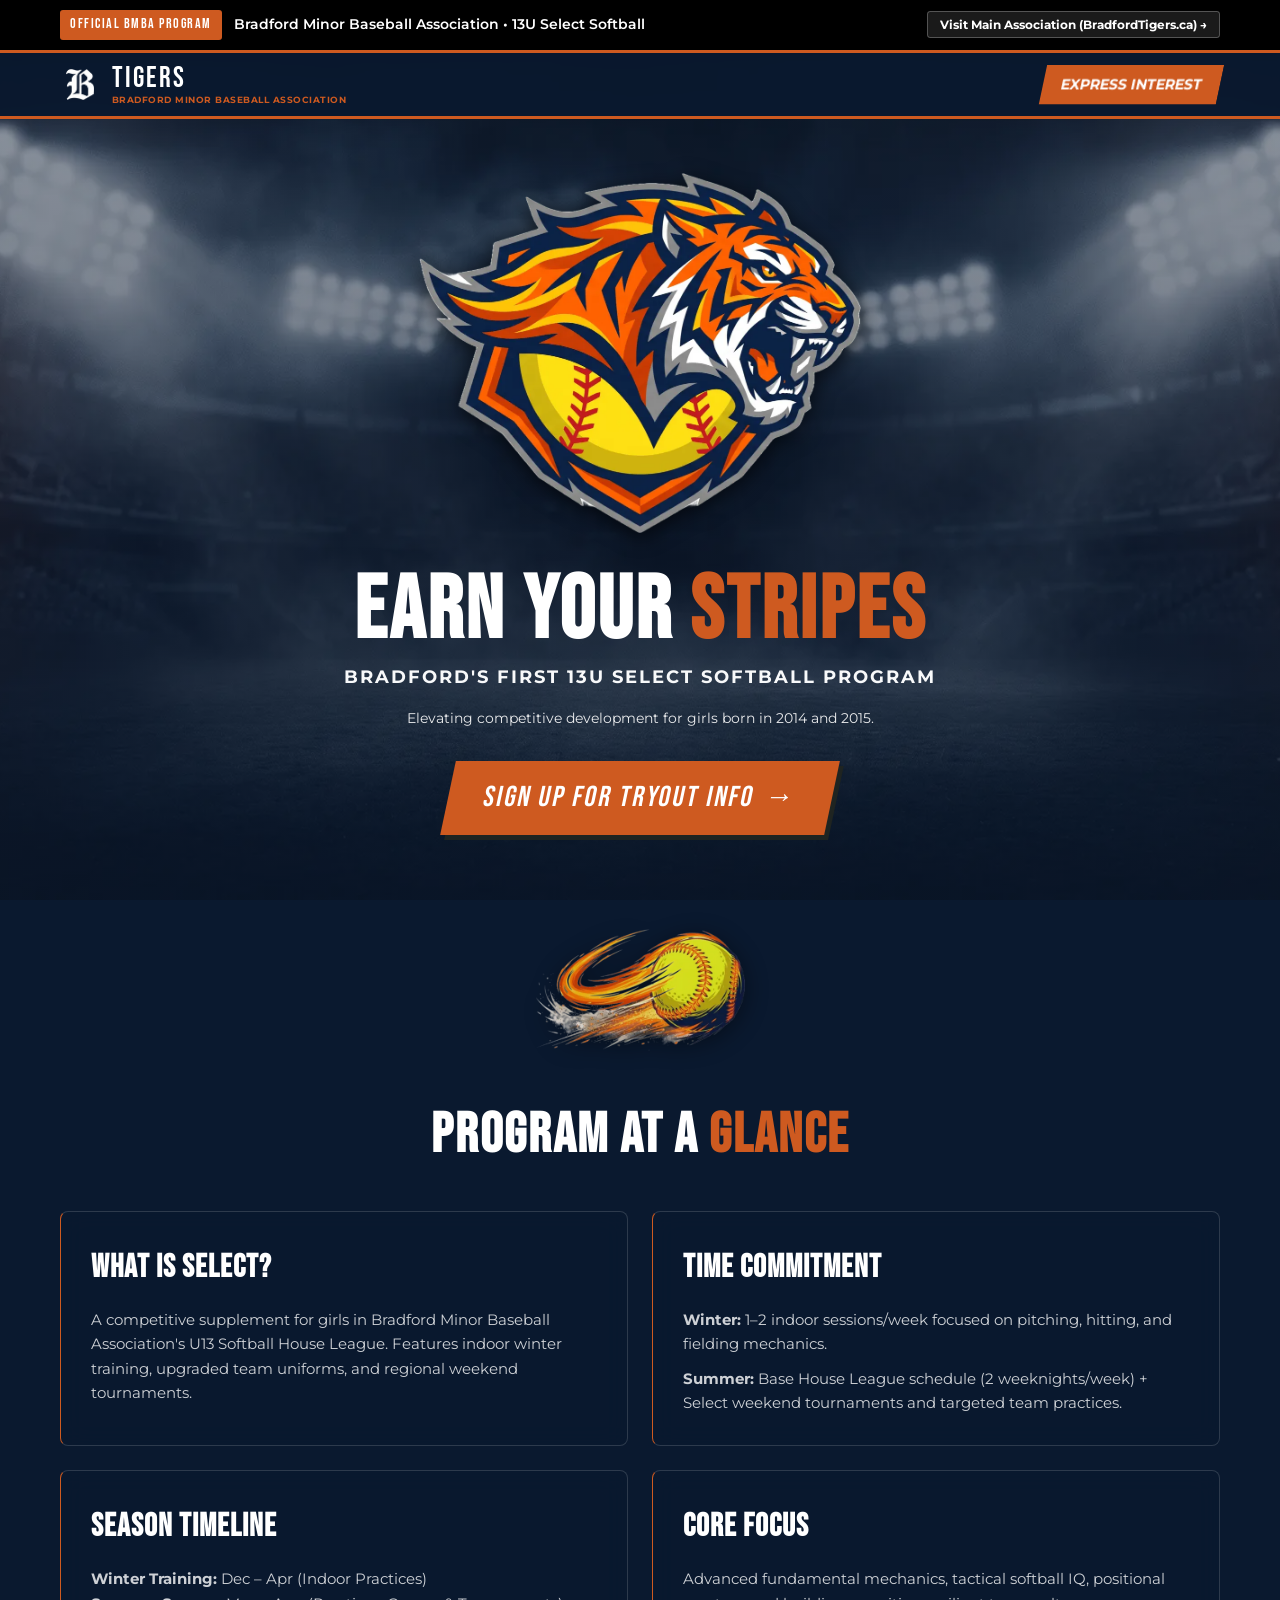
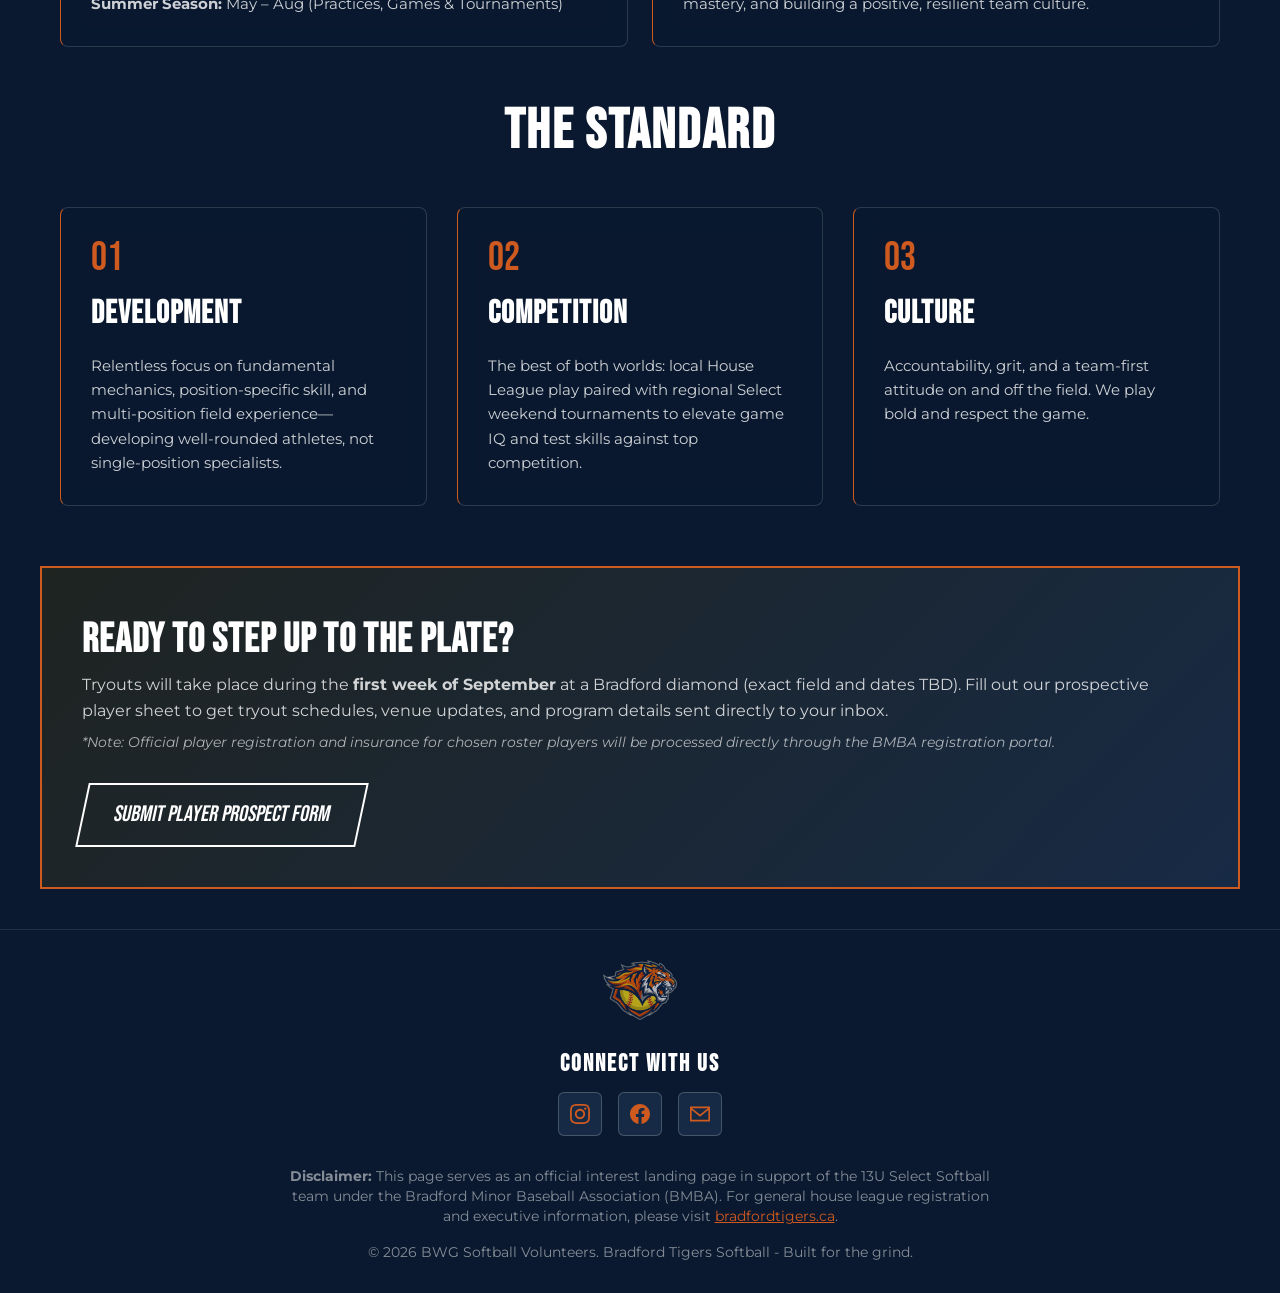
==== preview.html @ c1b3ce1c "[preview V4.0.0] of BMBA integration by preview.html and styles2.css" ====
<!DOCTYPE html>
<html lang="en">
<head>
    <meta charset="UTF-8">
    <meta name="viewport" content="width=device-width, initial-scale=1.0">
    <meta name="theme-color" content="#0A192F">
    <title>13U Tigers Softball | 2027 Recruitment (BMBA Preview)</title>

    <!-- Browser Tab Icon -->
    <link rel="icon" type="image/png" href="assets/b2-logo.png">

    <!-- Google Fonts for athletic typography -->
    <link rel="preconnect" href="https://fonts.googleapis.com">
    <link rel="preconnect" href="https://fonts.gstatic.com" crossorigin>
    <link rel="stylesheet" href="https://fonts.googleapis.com/css2?family=Bebas+Neue&family=Montserrat:ital,wght@0,400;0,700;0,900;1,700&display=swap">
    
    <!-- Using separate BMBA-aligned stylesheet -->
    <link rel="stylesheet" href="styles2.css">

    <!-- Open Graph / WhatsApp / iMessage / Facebook -->
    <meta property="og:type" content="website" />
    <meta property="og:title" content="13U Tigers Select Softball | September Tryouts" />
    <meta property="og:description" content="Development, Competition, Culture. Register today for our upcoming September tryouts." />
    <meta property="og:image" content="https://bwgsoftball.ca/assets/tiger-logo-preview.jpg" />
    <meta property="og:url" content="https://bwgsoftball.ca/preview.html" />

    <!-- Twitter / General Mobile Fallbacks -->
    <meta name="twitter:card" content="summary_large_image" />
    <meta name="twitter:title" content="13U Tigers Select Softball | September Tryouts" />
    <meta name="twitter:description" content="Development, Competition, Culture. Register today for our upcoming September tryouts." />
    <meta name="twitter:image" content="https://bwgsoftball.ca/assets/tiger-logo-preview.jpg" />   

    <!-- Tally.so popup during carrot fest -->
    <script>
    const ENABLE_TALLY = false;
    const IS_TESTING = window.location.hostname === 'localhost' || 
                       window.location.hostname === '127.0.0.1' || 
                       window.location.search.includes('test=1');

    if (ENABLE_TALLY || IS_TESTING) {
      window.TallyConfig = {
        "formId": "PdQ6N0",
        "popup": {
          "emoji": {
            "text": "\uD83E\uDD4E",
            "animation": "bounce"
          },
          "open": {
            "trigger": "scroll"
          }
        }
      };

      const script = document.createElement('script');
      script.src = "https://tally.so/widgets/embed.js";
      script.async = true;
      document.head.appendChild(script);
    }
    </script>
</head>
<body>

<!-- High-Visibility Official BMBA Partnership Header -->
<div class="top-announcement-bar">
    <div class="top-bar-content">
        <div class="top-bar-left">
            <span class="bmba-badge">OFFICIAL BMBA PROGRAM</span>
            <span class="bar-text">Bradford Minor Baseball Association &bull; 13U Select Softball</span>
        </div>
        <div class="top-bar-right">
            <a href="https://bradfordtigers.ca" target="_blank" rel="noopener noreferrer" class="bmba-link">
                Visit Main Association (BradfordTigers.ca) &rarr;
            </a>
        </div>
    </div>
</div>

<!-- Header / Navigation -->
<header class="navbar">
    <div class="nav-container">
        <div class="brand">
            <img src="assets/b2-logo.png" alt="Bradford Tigers B Logo" class="nav-logo">
            <div style="display: flex; flex-direction: column; line-height: 1;">
                <span class="brand-text">TIGERS</span>
                <span style="font-size: 0.55rem; letter-spacing: 0.5px; color: var(--orange); font-weight: 700; margin-top: 2px;">
                    BRADFORD MINOR BASEBALL ASSOCIATION
                </span>
            </div>
        </div>
        <a href="https://forms.gle/GKhw946RZWxFUqny7" target="_blank" class="btn-nav">EXPRESS INTEREST</a>
    </div>
</header>

    <!-- Hero Section -->
    <section class="hero">
        <div class="hero-overlay"></div>
        <div class="hero-content">
            <div class="badge-container">
                <img src="assets/tiger-logo.webp" alt="Tigers Emblem" class="hero-logo">
            </div>
            <h1 class="hero-title">EARN YOUR <span class="text-orange">STRIPES</span></h1>
            <p class="hero-subtitle">BRADFORD'S FIRST 13U SELECT SOFTBALL PROGRAM</p>
            <span class="hero-tagline">Elevating competitive development for girls born in 2014 and 2015.</span>
            <div class="cta-group">
                <a href="https://forms.gle/GKhw946RZWxFUqny7" target="_blank" class="btn-primary">
                    SIGN UP FOR TRYOUT INFO<span class="arrow">&rarr;</span>
                </a>
            </div>
        </div>
    </section>

    <!-- V2 Bridge / Accent Section -->
    <section class="accent-bridge-section">
        <div class="accent-wrapper">
            <img src="assets/accent.webp" alt="Softball Accent Graphic" class="hero-accent">
        </div>
    </section>

    <!-- Program at a Glance Section -->
    <section class="program-glance">
        <div class="container">
            <h2 class="section-title">PROGRAM AT A <span class="text-orange">GLANCE</span></h2>
            <div class="pillars-grid grid-2x2">
                <div class="pillar-card">
                    <h3>What is Select?</h3>
                    <p>A competitive supplement for girls in Bradford Minor Baseball Association's U13 Softball House League. Features indoor winter training, upgraded team uniforms, and regional weekend tournaments.</p>
                </div>
                <div class="pillar-card">
                    <h3>Time Commitment</h3>
                    <p><strong>Winter:</strong> 1–2 indoor sessions/week focused on pitching, hitting, and fielding mechanics.</p>
                    <p style="margin-top: 10px;"><strong>Summer:</strong> Base House League schedule (2 weeknights/week) + Select weekend tournaments and targeted team practices.</p>
                </div>
                <div class="pillar-card">
                    <h3>Season Timeline</h3>
                    <p><strong>Winter Training:</strong> Dec – Apr (Indoor Practices)<br>
                       <strong>Summer Season:</strong> May – Aug (Practices, Games &amp; Tournaments)</p>
                </div>
                <div class="pillar-card">
                    <h3>Core Focus</h3>
                    <p>Advanced fundamental mechanics, tactical softball IQ, positional mastery, and building a positive, resilient team culture.</p>
                </div>
            </div>
        </div>
    </section>

    <!-- Value Pillars Section -->
    <section class="pillars-section">
        <div class="container">
            <h2 class="section-title">THE <span class="accent-text">STANDARD</span></h2>
            <div class="pillars-grid">
                <div class="pillar-card">
                    <div class="pillar-number">01</div>
                    <h3>DEVELOPMENT</h3>
                    <p>Relentless focus on fundamental mechanics, position-specific skill, and multi-position field experience—developing well-rounded athletes, not single-position specialists.</p>
                </div>
                <div class="pillar-card">
                    <div class="pillar-number">02</div>
                    <h3>COMPETITION</h3>
                    <p>The best of both worlds: local House League play paired with regional Select weekend tournaments to elevate game IQ and test skills against top competition.</p>
                </div>
                <div class="pillar-card">
                    <div class="pillar-number">03</div>
                    <h3>CULTURE</h3>
                    <p>Accountability, grit, and a team-first attitude on and off the field. We play bold and respect the game.</p>
                </div>
            </div>
        </div>
    </section>

    <!-- Info / Tryout Callout -->
    <section class="callout-section">
        <div class="container callout-box">
            <div class="callout-text">
                <h2>READY TO STEP UP TO THE PLATE?</h2>
                <p>Tryouts will take place during the <strong>first week of September</strong> at a Bradford diamond (exact field and dates TBD). Fill out our prospective player sheet to get tryout schedules, venue updates, and program details sent directly to your inbox.</p>
            <p style="font-size: 0.85rem; opacity: 0.8; margin-top: 8px;">
    <em>*Note: Official player registration and insurance for chosen roster players will be processed directly through the BMBA registration portal.</em>
</p>
            </div>
            <a href="https://forms.gle/GKhw946RZWxFUqny7" target="_blank" rel="noopener noreferrer" class="btn-secondary">
                SUBMIT PLAYER PROSPECT FORM
            </a>
        </div>
    </section>

    <!-- Footer -->
    <footer>
        <div class="container footer-content">
            <img src="assets/tiger-logo.webp" alt="Tigers Logo" class="footer-logo">

            <div class="footer-social-section">
                <h3 class="social-heading">CONNECT WITH US</h3>
                <div class="social-links">
                    <a href="https://www.instagram.com/bwgsoftball" target="_blank" rel="noopener noreferrer" class="social-btn" aria-label="Instagram">
                        <svg viewBox="0 0 24 24"><path d="M12 2.163c3.204 0 3.584.012 4.85.07 3.252.148 4.771 1.691 4.919 4.919.058 1.265.069 1.645.069 4.849 0 3.205-.012 3.584-.069 4.849-.149 3.225-1.664 4.771-4.919 4.919-1.266.058-1.644.07-4.85.07-3.204 0-3.584-.012-4.849-.07-3.26-.149-4.771-1.699-4.919-4.92-.058-1.265-.07-1.644-.07-4.849 0-3.204.013-3.583.07-4.849.149-3.227 1.664-4.771 4.919-4.919 1.266-.057 1.645-.069 4.849-.069zm0-2.163c-3.259 0-3.667.014-4.947.072-4.358.2-6.78 2.618-6.98 6.98-.059 1.281-.073 1.689-.073 4.948 0 3.259.014 3.668.072 4.948.2 4.358 2.618 6.78 6.98 6.98 1.281.058 1.689.072 4.948.072 3.259 0 3.668-.014 4.948-.072 4.354-.2 6.782-2.618 6.979-6.98.059-1.28.073-1.689.073-4.948 0-3.259-.014-3.667-.072-4.947-.196-4.354-2.617-6.78-6.979-6.98-1.281-.059-1.69-.073-4.949-.073zm0 5.838c-3.403 0-6.162 2.759-6.162 6.162s2.759 6.163 6.162 6.163 6.162-2.759 6.162-6.163c0-3.403-2.759-6.162-6.162-6.162zm0 10.162c-2.209 0-4-1.79-4-4 0-2.209 1.791-4 4-4s4 1.791 4 4c0 2.21-1.791 4-4 4zm6.406-11.845c-.796 0-1.441.645-1.441 1.44s.645 1.44 1.441 1.44c.795 0 1.439-.645 1.439-1.44s-.644-1.44-1.439-1.44z"/></svg>
                    </a>
                    <a href="https://www.facebook.com/bwgsoftball" target="_blank" rel="noopener noreferrer" class="social-btn" aria-label="Facebook">
                        <svg viewBox="0 0 24 24"><path d="M24 12.073c0-6.627-5.373-12-12-12s-12 5.373-12 12c0 5.99 4.388 10.954 10.125 11.854v-8.385H7.078v-3.47h3.047V9.43c0-3.007 1.792-4.669 4.533-4.669 1.312 0 2.686.235 2.686.235v2.953H15.83c-1.491 0-1.956.925-1.956 1.874v2.25h3.328l-.532 3.47h-2.796v8.385C19.612 23.027 24 18.062 24 12.073z"/></svg>
                    </a>
                    <a href="https://forms.gle/GKhw946RZWxFUqny7" target="_blank" class="social-btn" aria-label="Email Us">
                        <svg viewBox="0 0 24 24"><path d="M0 3v18h24v-18h-24zm21.518 2l-9.518 7.713-9.518-7.713h19.036zm-19.518 14v-11.817l10 8.104 10-8.104v11.817h-20z"/></svg>
                    </a>
                </div>
            </div>

            <p class="disclaimer-text">
                <strong>Disclaimer:</strong> This page serves as an official interest landing page in support of the 13U Select Softball team under the Bradford Minor Baseball Association (BMBA). For general house league registration and executive information, please visit <a href="https://bradfordtigers.ca" target="_blank" rel="noopener noreferrer">bradfordtigers.ca</a>.
            </p>
            <p>&copy; 2026 BWG Softball Volunteers. Bradford Tigers Softball - Built for the grind.</p>
        </div>
    </footer>
</body>
</html>
---- styles2.css ----
/* ==========================================================================
   Color Palette & Custom Variables (BMBA Matched)
   ========================================================================== */
:root {
    --navy: #0A192F;
    --navy-light: #172A45;
    --orange: #CE5A20; /* BMBA Official Orange */
    --orange-hover: #B44B18;
    --graphite: #1F2421;
    --white: #FFFFFF;
    --gray-light: #F8F9FA;
    --font-heading: 'Bebas Neue', sans-serif;
    --font-body: 'Montserrat', sans-serif;
}

/* ==========================================================================
   Reset & Base Styles
   ========================================================================== */
* {
    margin: 0;
    padding: 0;
    box-sizing: border-box;
}

body {
    background-color: var(--navy);
    color: var(--white);
    font-family: var(--font-body);
    line-height: 1.6;
    overflow-x: hidden;
}

.container {
    max-width: 1200px;
    margin: 0 auto;
    padding: 0 20px;
}

.text-orange {
    color: var(--orange);
}

/* ==========================================================================
   Co-Branded Top Announcement Bar (High Visibility)
   ========================================================================== */
.top-announcement-bar {
    background: #000000; /* Pure black background for high contrast */
    border-bottom: 3px solid var(--orange); /* Thick official orange border */
    padding: 10px 0; /* Slightly taller for better breathing room */
    font-size: 0.85rem;
    color: #FFFFFF;
    box-shadow: 0 4px 12px rgba(0, 0, 0, 0.5);
}

.top-bar-content {
    max-width: 1200px;
    margin: 0 auto;
    padding: 0 20px;
    display: flex;
    justify-content: space-between;
    align-items: center;
    gap: 16px;
}

.top-bar-left {
    display: flex;
    align-items: center;
    gap: 12px;
    flex-wrap: wrap;
}

.bmba-badge {
    background-color: var(--orange);
    color: #FFFFFF;
    font-family: var(--font-heading);
    font-size: 0.85rem;
    letter-spacing: 1.5px;
    padding: 4px 10px;
    border-radius: 3px;
    text-transform: uppercase;
    white-space: nowrap;
    box-shadow: 0 2px 5px rgba(0,0,0,0.3);
}

.bar-text {
    font-size: 0.85rem;
    color: #FFFFFF;
    font-weight: 600;
}

.top-bar-right {
    white-space: nowrap;
}

.bmba-link {
    background: rgba(255, 255, 255, 0.1);
    border: 1px solid rgba(255, 255, 255, 0.25);
    color: #FFFFFF;
    text-decoration: none;
    font-weight: 700;
    font-size: 0.78rem;
    padding: 5px 12px;
    border-radius: 3px;
    transition: all 0.2s ease;
}

.bmba-link:hover {
    background: var(--orange);
    border-color: var(--orange);
    color: #FFFFFF;
}

@media (max-width: 768px) {
    .top-bar-content {
        flex-direction: column;
        text-align: center;
        justify-content: center;
        gap: 8px;
        padding: 8px 12px;
    }
    .top-bar-left {
        justify-content: center;
    }
    .bar-text {
        font-size: 0.78rem;
    }
}

/* ==========================================================================
   Navigation Bar
   ========================================================================== */
.navbar {
    background-color: rgba(10, 25, 47, 0.95);
    border-bottom: 3px solid var(--orange);
    position: sticky;
    top: 0;
    z-index: 100;
    backdrop-filter: blur(5px);
}

.nav-container {
    max-width: 1200px;
    margin: 0 auto;
    display: flex;
    justify-content: space-between;
    align-items: center;
    padding: 12px 20px;
}

.brand {
    display: flex;
    align-items: center;
    gap: 12px;
}

.nav-logo {
    height: 35px;
    width: auto;
    object-fit: contain;
    padding: 2px 6px;
}

.brand-text {
    font-family: var(--font-heading);
    font-size: 1.8rem;
    letter-spacing: 2px;
}

.btn-nav {
    background: var(--orange);
    color: var(--white);
    text-decoration: none;
    font-weight: 700;
    padding: 8px 18px;
    transform: skewX(-12deg);
    display: inline-block;
    transition: background 0.2s ease;
    font-size: 0.9rem;
}

.btn-nav:hover {
    background: var(--orange-hover);
}

/* ==========================================================================
   Hero Section
   ========================================================================== */
.hero {
    position: relative;
    min-height: calc(100vh - 110px);
    min-height: calc(100dvh - 110px); 
    display: flex;
    flex-direction: column;
    align-items: center;
    justify-content: space-between;
    text-align: center;
    padding: clamp(15px, 3vh, 30px) 20px clamp(30px, 7vh, 70px) 20px;
}

.hero::before {
    content: '';
    position: fixed;
    top: 0;
    left: 0;
    width: 100%;
    height: 100%;
    background: 
        linear-gradient(180deg, rgba(10,25,47,0.45) 0%, rgba(10,25,47,0.70) 100%),
        url('assets/stadium-bg.webp') no-repeat center center / cover;
    z-index: -1;
    will-change: transform;
}

.hero-content {
    position: relative;
    z-index: 2;
    max-width: 900px;
    width: 100%;
    display: flex;
    flex-direction: column;
    align-items: center;
    gap: clamp(10px, 1.5vh, 24px);
    margin: auto 0;
}

.hero-logo {
    width: auto;
    height: clamp(60px, 40vh, 550px);
    max-width: 100%;
    object-fit: contain;
    margin: 1rem auto 1rem; 
    filter: drop-shadow(0 4px 10px rgba(0,0,0,0.65));
}

.hero-title {
    font-family: var(--font-heading);
    font-size: clamp(3rem, 7vw, 5.5rem);
    line-height: 0.95;
    letter-spacing: 3px;
    margin: 0;
    text-transform: uppercase;
}

.hero-subtitle {
    font-weight: 700;
    font-size: clamp(0.85rem, 2vw, 1.1rem);
    letter-spacing: 2px;
    color: var(--gray-light);
    margin: 0;
    line-height: 1.0;
}

.hero-tagline {
  display: block;
  margin-top: 0.5rem;
  font-size: 0.9em;
  text-transform: none;
  font-weight: 400;
  opacity: 0.9;
}

.cta-group {
    margin-top: clamp(8px, 2vh, 18px);
    margin-bottom: 0;
}

.btn-primary {
    margin: 0;
    background: var(--orange);
    color: var(--white);
    text-decoration: none;
    font-family: var(--font-heading);
    font-size: clamp(1.4rem, 3vw, 1.8rem);
    letter-spacing: 2px;
    padding: 14px 36px;
    display: inline-block;
    transform: skewX(-12deg);
    box-shadow: 5px 5px 0px var(--graphite);
    transition: all 0.2s ease;
}

.btn-primary:hover {
    background: var(--orange-hover);
    transform: skewX(-12deg) translate(-2px, -2px);
    box-shadow: 7px 7px 0px var(--graphite);
}

.btn-primary .arrow {
    display: inline-block;
    margin-left: 10px;
    transition: transform 0.2s ease;
}

.btn-primary:hover .arrow {
    transform: translateX(5px);
}

/* ==========================================================================
   Accent & Pillars
   ========================================================================== */
.accent-bridge-section {
    display: flex;
    justify-content: center;
    align-items: center;
    padding: 20px 20px;
    position: relative;
    z-index: 2;
}

.accent-wrapper {
    display: flex;
    justify-content: center;
    align-items: center;
}

.hero-accent {
    max-width: clamp(150px, 22vw, 210px);
    height: auto;
    opacity: 0.9;
    filter: drop-shadow(0 4px 12px rgba(0,0,0,0.5));
}

.program-glance,
.pillars-section {
    background: transparent;
    padding: 20px 0;
    position: relative;
    z-index: 2;
}

.section-title {
    font-family: var(--font-heading);
    font-size: 3.5rem;
    text-align: center;
    letter-spacing: 2px;
    margin-bottom: 30px;
    margin-top: 0;
}

.pillars-grid {
    display: grid;
    grid-template-columns: repeat(auto-fit, minmax(280px, 1fr));
    gap: 30px;
}

.pillar-card {
    background: rgba(10, 25, 47, 0.45);
    backdrop-filter: blur(12px);
    border: 1px solid rgba(255, 255, 255, 0.15);
    padding: 30px;
    border-radius: 8px;
    border-left: 1px solid var(--orange);
    transition: transform 0.3s ease, box-shadow 0.3s ease, border-color 0.3s ease;
}

.grid-2x2 {
    display: grid;
    grid-template-columns: repeat(2, 1fr);
    gap: 1.5rem;
}

@media (hover: hover){
    .pillar-card:hover {
        border-left-color: var(--orange);
        transform: translateY(-6px);
        box-shadow: 
            0 12px 24px rgba(0, 0, 0, 0.4),
            0 0 20px rgba(255, 107, 0, 0.35);
        border-color: var(--orange);
    }
}

.pillar-number {
    font-family: var(--font-heading);
    font-size: 2.5rem;
    color: var(--orange);
    line-height: 1;
    margin-bottom: 10px;
}

.pillar-card h3 {
    font-family: var(--font-heading);
    font-size: 2rem;
    letter-spacing: 1px;
    margin-bottom: 15px;
}

.pillar-card p {
    font-size: 0.95rem;
    color: rgba(255, 255, 255, 0.8);
}

/* ==========================================================================
   Callout & Footer
   ========================================================================== */
.callout-section {
    padding: 40px 0;
    position: relative;
    z-index: 2;
}

.callout-box {
    background: linear-gradient(135deg, var(--graphite) 0%, var(--navy-light) 100%);
    border: 2px solid var(--orange);
    padding: 40px;
    display: flex;
    justify-content: space-between;
    align-items: center;
    gap: 30px;
    flex-wrap: wrap;
}

.callout-text h2 {
    font-family: var(--font-heading);
    font-size: 2.5rem;
    letter-spacing: 1px;
}

.callout-text p {
    color: rgba(255, 255, 255, 0.8);
}

.btn-secondary {
    background: transparent;
    color: var(--white);
    border: 2px solid var(--white);
    text-decoration: none;
    font-family: var(--font-heading);
    font-size: 1.4rem;
    padding: 12px 30px;
    transform: skewX(-12deg);
    white-space: nowrap;
    transition: all 0.2s ease;
}

.btn-secondary:hover {
    background: var(--white);
    color: var(--navy);
}

footer {
    background-color: var(--navy);
    border-top: 1px solid rgba(255, 255, 255, 0.1);
    padding: 30px 0;
    position: relative;
    z-index: 2;
}

.footer-content {
    display: flex;
    flex-direction: column;
    align-items: center;
    gap: 15px;
    font-size: 0.85rem;
    color: rgba(255, 255, 255, 0.5);
}

.footer-logo {
    height: 60px;
    opacity: 0.7;
}

.disclaimer-text {
    max-width: 700px;
    line-height: 1.5;
    text-align: center;
}

.footer-content a {
    color: var(--orange); 
    text-decoration: underline;
}

.footer-content a:hover {
    color: var(--white);
}

.footer-social-section {
    display: flex;
    flex-direction: column;
    align-items: center;
    gap: 8px;
    margin: 10px 0 15px 0;
}

.social-heading {
    font-family: var(--font-heading);
    font-size: 1.5rem;
    letter-spacing: 2px;
    color: var(--white);
}

.social-links {
    display: flex;
    gap: 16px;
    justify-content: center;
    align-items: center;
}

.social-btn {
    display: flex;
    align-items: center;
    justify-content: center;
    width: 44px;
    height: 44px;
    background: var(--navy-light);
    border: 1px solid rgba(255, 255, 255, 0.2);
    border-radius: 6px;
    color: var(--white);
    transition: all 0.25s ease;
    text-decoration: none !important;
}

.social-btn svg {
    width: 20px;
    height: 20px;
    fill: currentColor;
}

.social-btn:hover {
    background: var(--orange);
    border-color: var(--orange);
    color: var(--white);
    transform: translateY(-3px);
    box-shadow: 0 4px 15px rgba(206, 90, 32, 0.45);
}

/* ==========================================================================
   Mobile Responsiveness
   ========================================================================== */
@media (max-width: 768px) {
    .callout-box {
        flex-direction: column;
        text-align: center;
    }
    
    .btn-primary {
        font-size: 1.4rem;
        padding: 12px 25px;
    }

    .section-title,
    .section-title .text-orange {
        line-height: 1.0;
    }

    .hero {
        display: flex !important;
        flex-direction: column !important;
        justify-content: center !important;
        align-items: center !important;
        padding-top: 2.5rem !important;
        padding-bottom: 1.0rem !important;
        height: auto !important;
        min-height: calc(100svh - 110px) !important;
    }

    .hero-content {
        display: flex !important;
        flex-direction: column !important;
        align-items: center !important;
        gap: 1.25rem !important;
        margin-top: 0 !important;
        padding-top: 0 !important;
        text-align: center !important;
    }

    .hero-content h1, 
    .hero-content h2,
    .hero-title {
        line-height: 1.15 !important;
        margin: 0 !important;
    }

    .hero-content p, 
    .hero-subtitle {
        line-height: 1.35 !important;
        margin: 0 !important;
        padding: 0 0.5rem !important;
    }

    .hero-logo {
        width: 62vw !important;
        max-width: 260px !important;
        height: auto !important;
        max-height: auto !important;
        margin: 0 auto !important;
    }

    .accent-bridge-section {
        padding-top: 2rem !important;
        padding-bottom: 2rem !important;
        margin-top: 0 !important;
        margin-bottom: 0 !important;
    }

    .grid-2x2 {
        grid-template-columns: 1fr;
    }

    section,
    .program-at-a-glance,
    .pillars-section,
    .callout-section {
        padding-top: 2rem !important;
        padding-bottom: 2rem !important;
    }
}
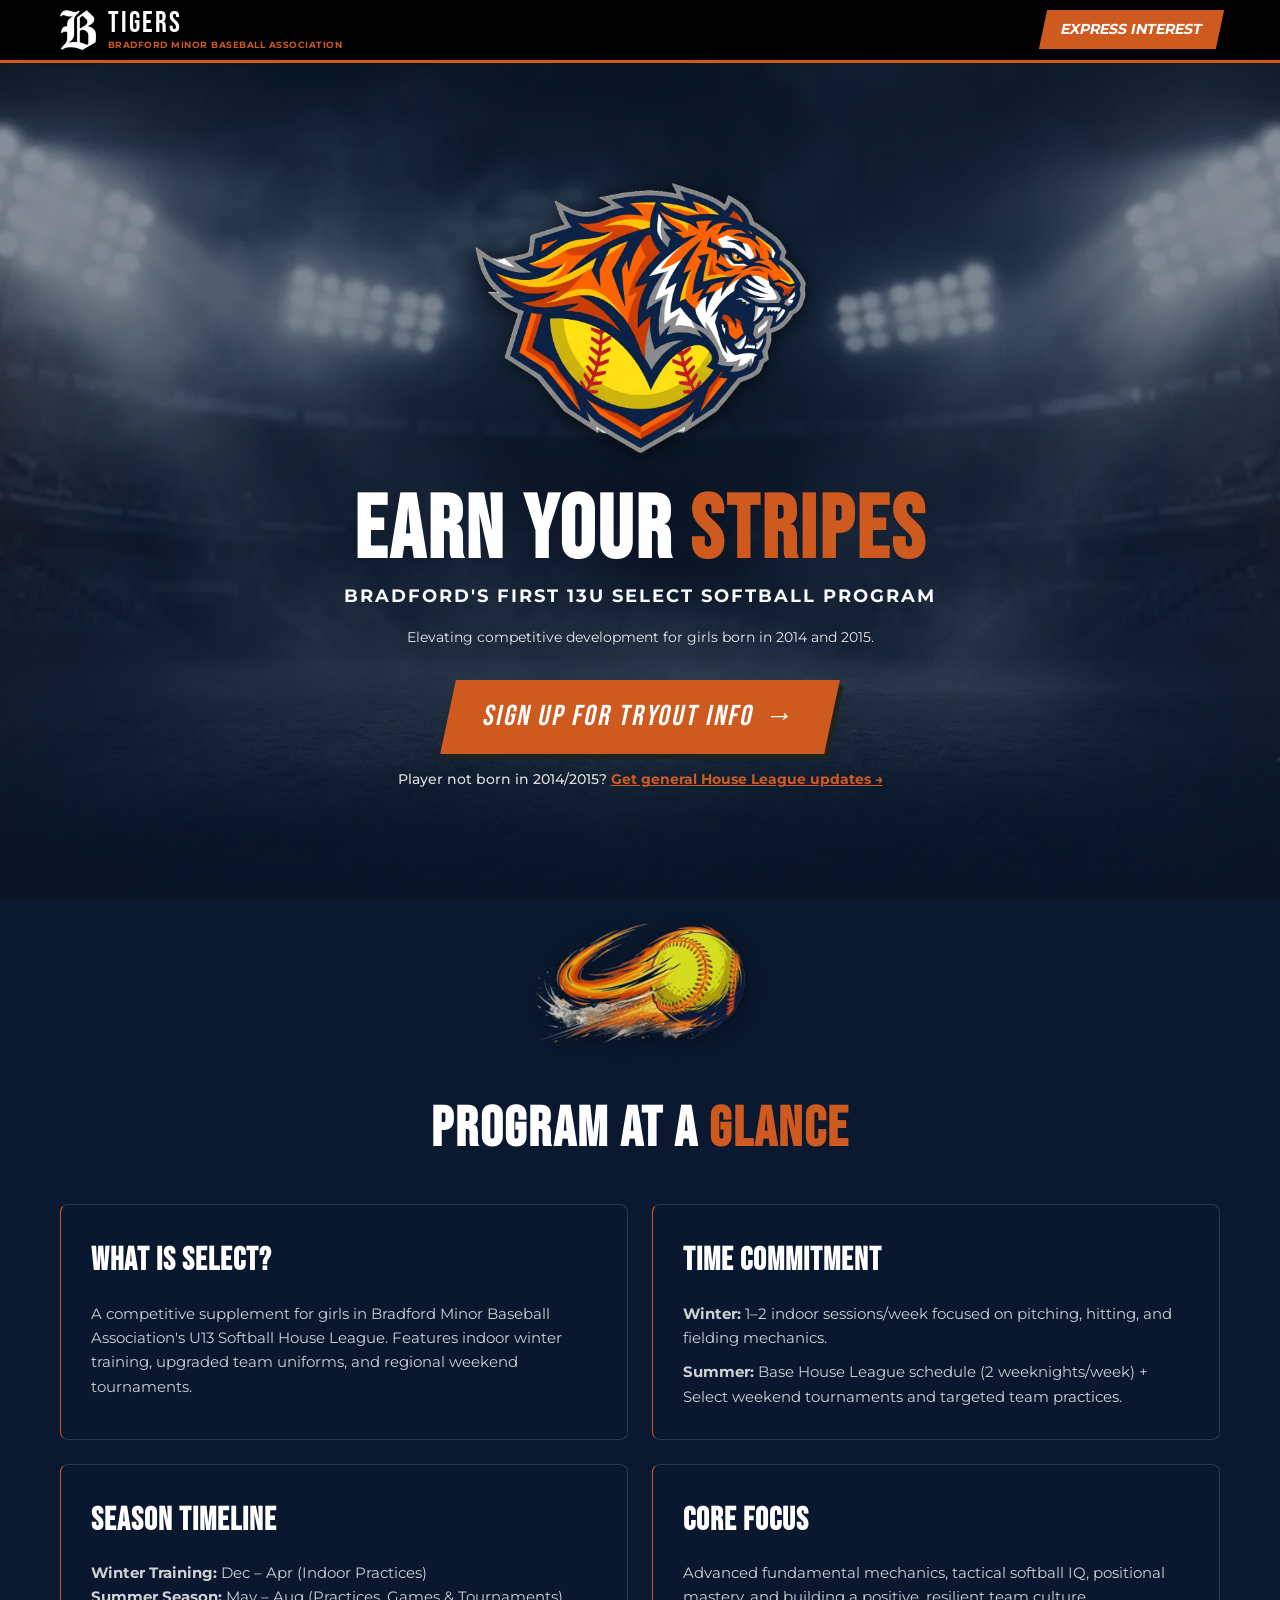
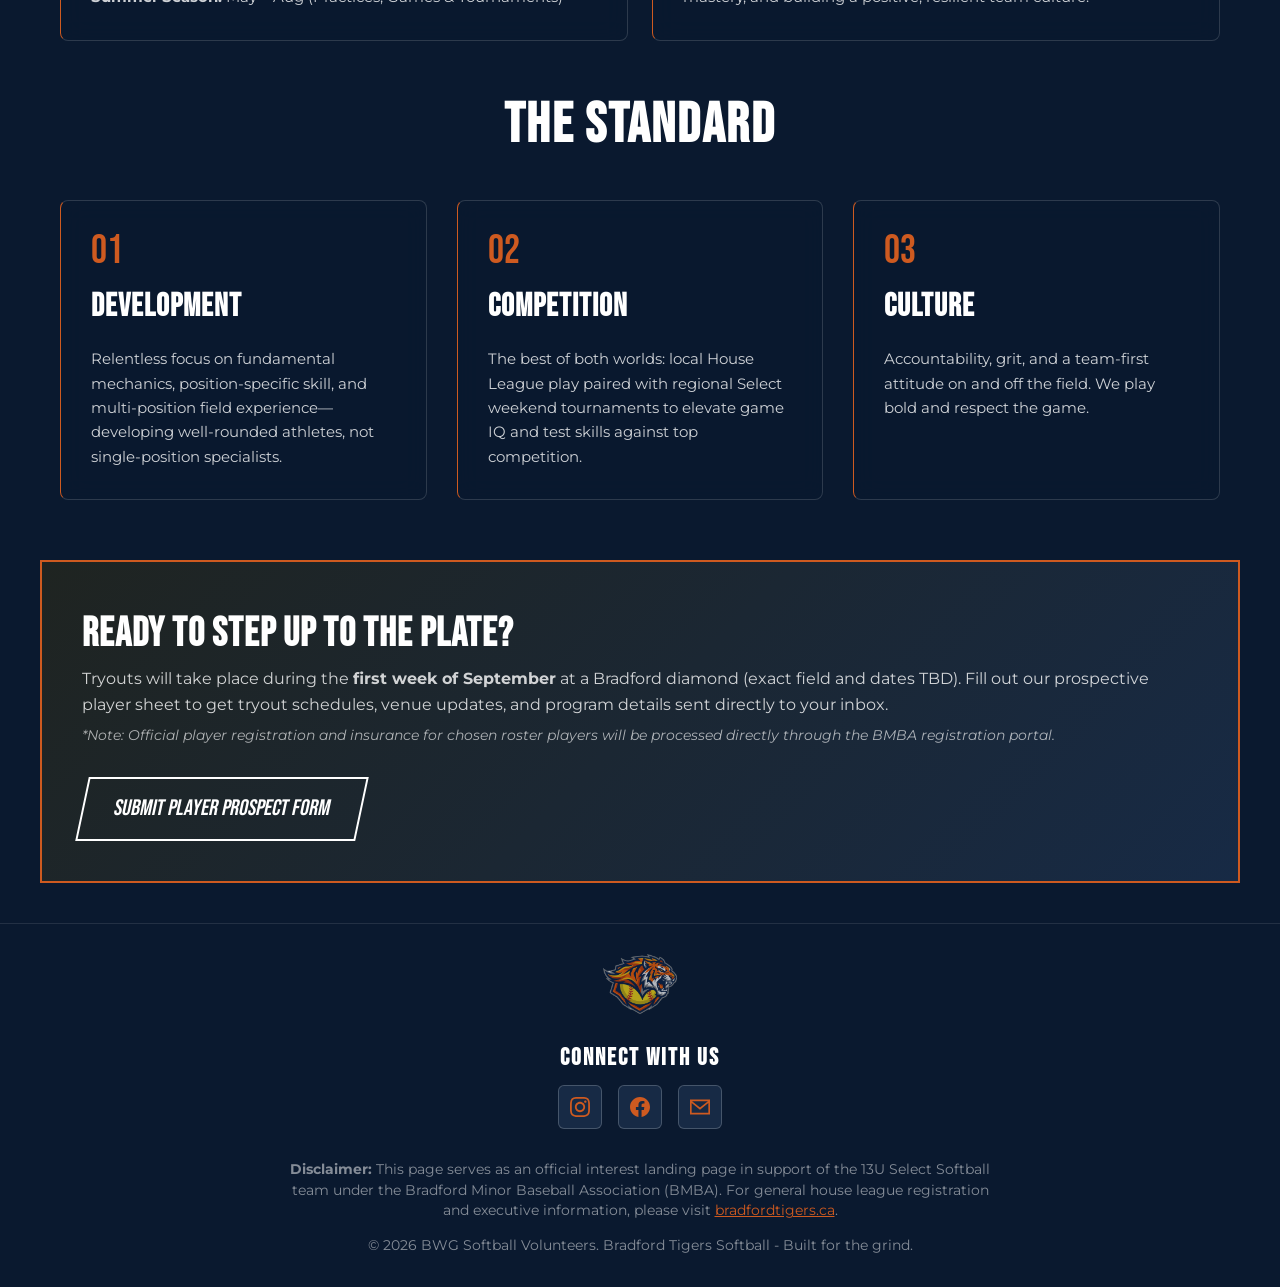
==== commit c5f2a4a2: "[preview 4.1.0] of BMBA integration - adjust sizing and button text" ====
--- a/preview.html
+++ b/preview.html
@@ -60,34 +60,23 @@
 </head>
 <body>
 
-<!-- High-Visibility Official BMBA Partnership Header -->
-<div class="top-announcement-bar">
-    <div class="top-bar-content">
-        <div class="top-bar-left">
-            <span class="bmba-badge">OFFICIAL BMBA PROGRAM</span>
-            <span class="bar-text">Bradford Minor Baseball Association &bull; 13U Select Softball</span>
-        </div>
-        <div class="top-bar-right">
-            <a href="https://bradfordtigers.ca" target="_blank" rel="noopener noreferrer" class="bmba-link">
-                Visit Main Association (BradfordTigers.ca) &rarr;
-            </a>
-        </div>
-    </div>
-</div>
-
 <!-- Header / Navigation -->
 <header class="navbar">
     <div class="nav-container">
-        <div class="brand">
+        <a href="https://bradfordtigers.ca" target="_blank" rel="noopener noreferrer" class="brand" title="Visit BradfordTigers.ca">
             <img src="assets/b2-logo.png" alt="Bradford Tigers B Logo" class="nav-logo">
-            <div style="display: flex; flex-direction: column; line-height: 1;">
+            <div class="brand-text-wrapper">
                 <span class="brand-text">TIGERS</span>
-                <span style="font-size: 0.55rem; letter-spacing: 0.5px; color: var(--orange); font-weight: 700; margin-top: 2px;">
-                    BRADFORD MINOR BASEBALL ASSOCIATION
+                <span class="brand-subtext">
+                    <span class="desktop-only">BRADFORD MINOR BASEBALL ASSOCIATION</span>
+                    <span class="mobile-only">Bradford Minor Baseball Assoc.</span>
                 </span>
             </div>
-        </div>
-        <a href="https://forms.gle/GKhw946RZWxFUqny7" target="_blank" class="btn-nav">EXPRESS INTEREST</a>
+        </a>
+        <a href="https://forms.gle/GKhw946RZWxFUqny7" target="_blank" class="btn-nav">
+            <span class="desktop-only">EXPRESS INTEREST</span>
+            <span class="mobile-only">UPDATES</span>
+        </a>
     </div>
 </header>
 
@@ -105,6 +94,9 @@
                 <a href="https://forms.gle/GKhw946RZWxFUqny7" target="_blank" class="btn-primary">
                     SIGN UP FOR TRYOUT INFO<span class="arrow">&rarr;</span>
                 </a>
+                <p class="hero-alt-note">
+                    Player not born in 2014/2015? <a href="https://forms.gle/GKhw946RZWxFUqny7" target="_blank" class="hero-alt-link">Get general House League updates &rarr;</a>
+                </p>
             </div>
         </div>
     </section>
--- a/styles2.css
+++ b/styles2.css
@@ -45,7 +45,6 @@
    ========================================================================== */
 .top-announcement-bar {
     background: #000000; /* Pure black background for high contrast */
-    border-bottom: 3px solid var(--orange); /* Thick official orange border */
     padding: 10px 0; /* Slightly taller for better breathing room */
     font-size: 0.85rem;
     color: #FFFFFF;
@@ -127,15 +126,14 @@
 }
 
 /* ==========================================================================
-   Navigation Bar
+   Navigation Bar (Unified Black Header - Complete Fix)
    ========================================================================== */
 .navbar {
-    background-color: rgba(10, 25, 47, 0.95);
+    background-color: #000000;
     border-bottom: 3px solid var(--orange);
     position: sticky;
     top: 0;
     z-index: 100;
-    backdrop-filter: blur(5px);
 }
 
 .nav-container {
@@ -144,32 +142,56 @@
     display: flex;
     justify-content: space-between;
     align-items: center;
-    padding: 12px 20px;
+    padding: 10px 20px;
 }
 
 .brand {
     display: flex;
     align-items: center;
     gap: 12px;
-}
-
+    text-decoration: none;
+    color: var(--white);
+    transition: opacity 0.2s ease;
+}
+
+.brand:hover {
+    opacity: 0.85;
+}
+
+/* Caps logo height to prevent giant blowout */
 .nav-logo {
-    height: 35px;
+    height: 40px;
     width: auto;
     object-fit: contain;
-    padding: 2px 6px;
+}
+
+.brand-text-wrapper {
+    display: flex;
+    flex-direction: column;
+    line-height: 1;
 }
 
 .brand-text {
     font-family: var(--font-heading);
     font-size: 1.8rem;
     letter-spacing: 2px;
-}
-
-.btn-nav {
-    background: var(--orange);
-    color: var(--white);
-    text-decoration: none;
+    color: var(--white);
+}
+
+.brand-subtext {
+    font-size: 0.55rem;
+    letter-spacing: 0.5px;
+    color: var(--orange);
+    font-weight: 700;
+    margin-top: 2px;
+}
+
+/* Restores orange slanted CTA button */
+.btn-nav,
+.btn-nav:visited {
+    background: var(--orange) !important;
+    color: var(--white) !important;
+    text-decoration: none !important;
     font-weight: 700;
     padding: 8px 18px;
     transform: skewX(-12deg);
@@ -178,23 +200,24 @@
     font-size: 0.9rem;
 }
 
-.btn-nav:hover {
-    background: var(--orange-hover);
-}
-
+.btn-nav:hover,
+.btn-nav:active {
+    background: var(--orange-hover) !important;
+    color: var(--white) !important;
+}
 /* ==========================================================================
    Hero Section
    ========================================================================== */
 .hero {
     position: relative;
-    min-height: calc(100vh - 110px);
-    min-height: calc(100dvh - 110px); 
+    min-height: calc(100vh - 60px);
+    min-height: calc(100dvh - 60px);
     display: flex;
     flex-direction: column;
     align-items: center;
-    justify-content: space-between;
+    justify-content: center;
     text-align: center;
-    padding: clamp(15px, 3vh, 30px) 20px clamp(30px, 7vh, 70px) 20px;
+    padding: 15px 20px 25px 20px;
 }
 
 .hero::before {
@@ -225,7 +248,7 @@
 
 .hero-logo {
     width: auto;
-    height: clamp(60px, 40vh, 550px);
+    height: clamp(60px, 30vh, 550px);
     max-width: 100%;
     object-fit: contain;
     margin: 1rem auto 1rem; 
@@ -259,7 +282,12 @@
   opacity: 0.9;
 }
 
+/* Converts CTA container to flexbox to cleanly push note away from button */
 .cta-group {
+    display: flex;
+    flex-direction: column;
+    align-items: center;
+    gap: 16px; /* Forces exact 16px gap below slanted button */
     margin-top: clamp(8px, 2vh, 18px);
     margin-bottom: 0;
 }
@@ -290,9 +318,31 @@
     margin-left: 10px;
     transition: transform 0.2s ease;
 }
-
+	
 .btn-primary:hover .arrow {
     transform: translateX(5px);
+}
+
+.hero-alt-note {
+    margin: 0 !important;
+    padding: 0 12px;
+    line-height: 1.4;
+    font-size: 0.85rem;
+    color: rgba(255, 255, 255, 0.85);
+    font-weight: 500;
+}
+
+/* Corrected syntax (removed space in var(--orange)) */
+.hero-alt-link {
+    color: var(--orange);
+    text-decoration: underline;
+    font-weight: 700;
+    transition: color 0.2s ease;
+}
+
+.hero-alt-link:hover,
+.hero-alt-link:active {
+    color: var(--white);
 }
 
 /* ==========================================================================
@@ -606,3 +656,83 @@
         padding-bottom: 2rem !important;
     }
 }
+
+/* ==========================================================================
+   Hero Alternate Link (Override Browser Defaults)
+   ========================================================================== */
+.hero-alt-note a,
+.hero-alt-note a:link,
+.hero-alt-note a:visited,
+.hero-alt-link,
+.hero-alt-link:link,
+.hero-alt-link:visited {
+    color: var(--orange) !important;
+    text-decoration: underline !important;
+    font-weight: 700 !important;
+    transition: color 0.2s ease !important;
+}
+
+.hero-alt-note a:hover,
+.hero-alt-note a:active,
+.hero-alt-link:hover,
+.hero-alt-link:active {
+    color: var(--white) !important;
+}
+
+/* ==========================================================================
+   Responsive Text Helpers
+   ========================================================================== */
+.mobile-only {
+    display: none !important;
+}
+.desktop-only {
+    display: inline !important;
+}
+
+/* ==========================================================================
+   Mobile Header Adjustments (Only Touches the Header)
+   ========================================================================== */
+@media (max-width: 768px) {
+    .mobile-only {
+        display: inline !important;
+    }
+    .desktop-only {
+        display: none !important;
+    }
+
+    .nav-container {
+        padding: 8px 12px !important;
+        
+    }
+
+    .nav-logo {
+        height: 32px !important;
+    }
+
+    .brand-text {
+        font-size: 1.4rem !important;
+    }
+
+    .brand-subtext {
+        font-size: 0.65rem !important;
+        letter-spacing: 0.5px !important;
+        white-space: nowrap !important;
+    }
+
+    .btn-nav,
+    .btn-nav:visited {
+        padding: 6px 12px !important;
+        font-size: 0.8rem !important;
+        white-space: nowrap !important;
+    }
+    /* Pulls CTA button up closer to "Elevating..." tagline */
+    .hero-tagline {
+        margin-top: 2px !important;
+    }
+
+    .cta-group {
+        margin-top: 4px !important; /* Reduced from 18px */
+        gap: 10px !important;       /* Tightens button-to-note gap slightly */
+    }
+
+}
